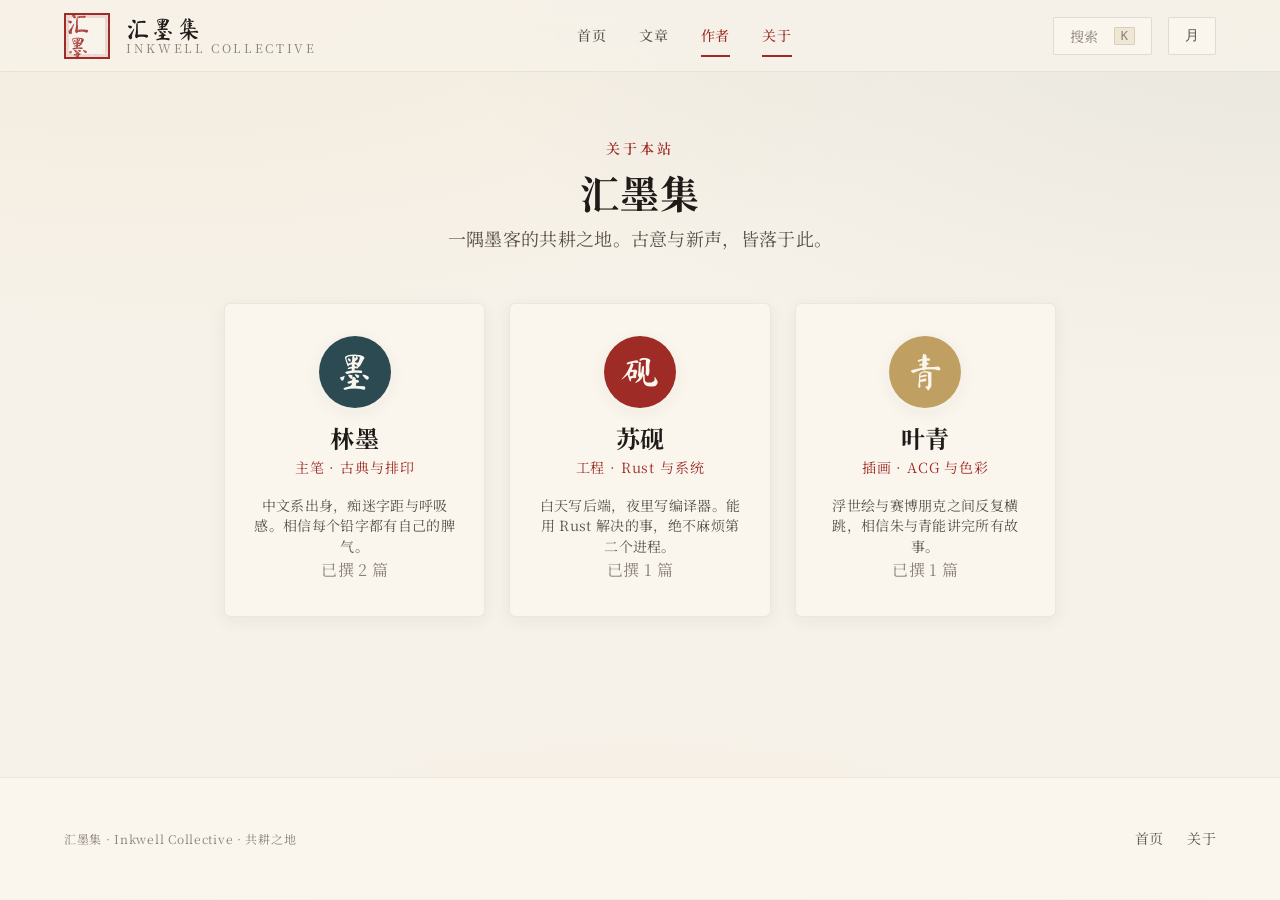
==== about.html @ a2462d6c "init: 国风多人博客 汇墨集 - 首页/文章详情/关于页，国风设计系统(CSS 388行) - 数据驱动的作者+文章模型，分类/作者筛选，全文搜索，明暗主题 - 响应式三档断点，GitHub Pa" ====
<!DOCTYPE html>
<html lang="zh-CN">
<head>
  <meta charset="UTF-8">
  <meta name="viewport" content="width=device-width, initial-scale=1">
  <title>关于 · 汇墨集</title>
  <link rel="icon" href="data:image/svg+xml,%3Csvg xmlns='http://www.w3.org/2000/svg' viewBox='0 0 64 64'%3E%3Crect width='64' height='64' fill='%239e2b25'/%3E%3Crect x='4' y='4' width='56' height='56' fill='none' stroke='%23f7f2e9' stroke-width='3'/%3E%3Ctext x='32' y='45' font-family='serif' font-size='40' fill='%23f7f2e9' text-anchor='middle'%3E%E5%A2%A8%3C/text%3E%3C/svg%3E">
  <link rel="stylesheet" href="assets/css/style.css">
</head>
<body data-page="about">
  <header class="nav" id="nav"></header>
  <main class="container">
    <section class="section" id="about" style="padding-top: calc(var(--nav-h) + var(--sp-6));"></section>
  </main>
  <footer class="footer">
    <div class="footer__inner">
      <span class="footer__copy">汇墨集 · Inkwell Collective · 共耕之地</span>
      <div class="footer__links">
        <a class="footer__link" href="index.html">首页</a>
        <a class="footer__link" href="about.html">关于</a>
      </div>
    </div>
  </footer>
  <script src="assets/js/data.js"></script>
  <script src="assets/js/app.js"></script>
</body>
</html>
---- assets/css/style.css ----
@import url('https://fonts.googleapis.com/css2?family=Noto+Serif+SC:wght@300;400;500;600;700;900&family=Ma+Shan+Zheng&display=swap');

:root {
  --font-serif: "Noto Serif SC", "Songti SC", "STSong", "SimSun", serif;
  --font-script: "Ma Shan Zheng", "Noto Serif SC", serif;

  --fs-xs: 0.75rem;
  --fs-sm: 0.875rem;
  --fs-base: 1rem;
  --fs-md: 1.125rem;
  --fs-lg: 1.5rem;
  --fs-xl: 1.953rem;
  --fs-2xl: 2.441rem;
  --fs-3xl: 3.052rem;
  --fs-hero: clamp(2.6rem, 7vw, 5rem);

  --fw-light: 300;
  --fw-regular: 400;
  --fw-medium: 500;
  --fw-semibold: 600;
  --fw-bold: 700;
  --fw-black: 900;

  --lh-tight: 1.2;
  --lh-snug: 1.45;
  --lh-normal: 1.75;
  --lh-loose: 2;
  --ls-tight: 0.02em;
  --ls-normal: 0.06em;
  --ls-wide: 0.22em;
  --ls-xwide: 0.5em;

  --paper: #f7f2e9;
  --paper-2: #faf6ee;
  --paper-3: #efe6d4;
  --ink: #1f1b18;
  --ink-2: #2b2622;
  --ink-soft: #5a514a;
  --ink-faint: #8c8178;
  --cinnabar: #9e2b25;
  --cinnabar-d: #7d1f1b;
  --cinnabar-l: #c0453c;
  --daiqing: #2c4a52;
  --daiqing-l: #3d646e;
  --gold: #c0a062;
  --gold-l: #d4b87e;
  --line: rgba(31,27,24,0.12);
  --line-soft: rgba(31,27,24,0.07);

  --sp-1: 0.5rem;
  --sp-2: 1rem;
  --sp-3: 1.5rem;
  --sp-4: 2rem;
  --sp-5: 3rem;
  --sp-6: 4rem;
  --sp-7: 6rem;

  --radius: 2px;
  --radius-lg: 6px;
  --shadow-sm: 0 4px 18px rgba(31,27,24,0.06);
  --shadow-md: 0 12px 40px rgba(31,27,24,0.10);
  --shadow-lg: 0 24px 70px rgba(31,27,24,0.14);
  --maxw: 880px;
  --maxw-wide: 1200px;
  --nav-h: 72px;
  --ease: cubic-bezier(0.22, 0.61, 0.36, 1);
}

*, *::before, *::after { box-sizing: border-box; }
html { scroll-behavior: smooth; }
body {
  margin: 0;
  font-family: var(--font-serif);
  font-weight: var(--fw-regular);
  color: var(--ink);
  line-height: var(--lh-normal);
  letter-spacing: var(--ls-tight);
  background-color: var(--paper);
  background-image:
    radial-gradient(120% 80% at 12% -10%, rgba(192,160,98,0.10), transparent 60%),
    radial-gradient(120% 80% at 100% 0%, rgba(44,74,82,0.07), transparent 55%),
    radial-gradient(90% 70% at 50% 120%, rgba(158,43,37,0.05), transparent 60%);
  background-attachment: fixed;
  -webkit-font-smoothing: antialiased;
}
img { max-width: 100%; display: block; }
a { color: inherit; text-decoration: none; }
h1, h2, h3, h4 { font-weight: var(--fw-bold); line-height: var(--lh-tight); letter-spacing: var(--ls-tight); margin: 0; }
p { margin: 0; }

.container { width: 100%; max-width: var(--maxw); margin-inline: auto; padding-inline: var(--sp-3); }
.container--wide { max-width: var(--maxw-wide); }
.section { padding-block: var(--sp-6); }
.eyebrow { font-size: var(--fs-sm); letter-spacing: var(--ls-wide); text-transform: uppercase; color: var(--cinnabar); font-weight: var(--fw-semibold); }
.subtle { color: var(--ink-soft); }
.faint { color: var(--ink-faint); }
script[type="application/json"] { display: none; }

/* ============ 印章 logo 体系（篆刻方印 + 钤印斑驳质感） ============ */
.seal-logo { display: inline-flex; align-items: center; gap: var(--sp-2); }
.seal-logo__box {
  display: inline-flex; align-items: center; justify-content: center;
  width: 46px; height: 46px; flex: none;
  border: 2px solid var(--cinnabar); color: var(--cinnabar);
  font-family: var(--font-script); font-size: var(--fs-lg); line-height: 1;
  box-shadow: inset 0 0 0 3px rgba(158,43,37,0.16);
  border-radius: 0; position: relative; overflow: hidden;
}
.seal-logo__box::after {
  content: ""; position: absolute; inset: 0; mix-blend-mode: screen; opacity: 0.5; pointer-events: none;
  background-size: 80px 80px;
  background-image: url("data:image/svg+xml,%3Csvg xmlns='http://www.w3.org/2000/svg' width='80' height='80'%3E%3Cfilter id='n'%3E%3CfeTurbulence type='fractalNoise' baseFrequency='0.9' numOctaves='2' stitchTiles='stitch'/%3E%3CfeColorMatrix type='matrix' values='0 0 0 0 1  0 0 0 0 1  0 0 0 0 1  0 0 0 -1.4 1'/%3E%3C/filter%3E%3Crect width='80' height='80' filter='url(%23n)'/%3E%3C/svg%3E");
}
.seal-logo__text { display: flex; flex-direction: column; line-height: 1.05; }
.seal-logo__cn { font-family: var(--font-script); font-size: var(--fs-lg); color: var(--ink); letter-spacing: var(--ls-normal); }
.seal-logo__en { font-size: var(--fs-xs); letter-spacing: var(--ls-wide); color: var(--ink-faint); text-transform: uppercase; }

/* ============ 滚动渐入 reveal ============ */
.reveal { opacity: 0; transform: translateY(34px); transition: opacity 0.9s var(--ease), transform 0.9s var(--ease); }
.reveal.is-visible { opacity: 1; transform: none; }
.reveal[data-delay="1"] { transition-delay: 0.08s; }
.reveal[data-delay="2"] { transition-delay: 0.16s; }
.reveal[data-delay="3"] { transition-delay: 0.24s; }
.reveal[data-delay="4"] { transition-delay: 0.32s; }
@media (prefers-reduced-motion: reduce) {
  .reveal { opacity: 1 !important; transform: none !important; transition: none !important; }
}

/* ============ 按钮 ============ */
.btn {
  display: inline-flex; align-items: center; gap: var(--sp-1);
  padding: 0.7rem 1.6rem;
  font-family: var(--font-serif); font-size: var(--fs-sm);
  font-weight: var(--fw-semibold); letter-spacing: var(--ls-normal);
  border: 1.5px solid var(--ink); border-radius: var(--radius);
  background: transparent; color: var(--ink);
  cursor: pointer; transition: background 0.3s var(--ease), color 0.3s var(--ease), border-color 0.3s var(--ease);
}
.btn:hover { background: var(--ink); color: var(--paper); }
.btn--primary { background: var(--cinnabar); border-color: var(--cinnabar); color: var(--paper-2); }
.btn--primary:hover { background: var(--cinnabar-d); border-color: var(--cinnabar-d); }
.btn--ghost { border-color: var(--line); color: var(--ink-soft); }
.btn--ghost:hover { background: var(--paper-3); color: var(--ink); border-color: var(--line); }

/* ============ 固定导航栏 ============ */
.nav {
  position: fixed; top: 0; left: 0; right: 0; z-index: 100;
  height: var(--nav-h);
  background: rgba(247,242,233,0.85);
  backdrop-filter: blur(12px); -webkit-backdrop-filter: blur(12px);
  border-bottom: 1px solid var(--line-soft);
  transition: box-shadow 0.3s var(--ease);
}
.nav.is-scrolled { box-shadow: var(--shadow-sm); }
.nav__inner {
  height: 100%; max-width: var(--maxw-wide); margin-inline: auto;
  padding-inline: var(--sp-3);
  display: flex; align-items: center; justify-content: space-between; gap: var(--sp-3);
}
.nav__menu { display: flex; align-items: center; gap: var(--sp-4); }
.nav__link {
  font-size: var(--fs-sm); font-weight: var(--fw-medium); letter-spacing: var(--ls-normal);
  color: var(--ink-soft); cursor: pointer; position: relative; padding-block: 0.3rem;
  transition: color 0.25s var(--ease);
}
.nav__link:hover, .nav__link.is-active { color: var(--cinnabar); }
.nav__link.is-active::after {
  content: ""; position: absolute; left: 0; right: 0; bottom: -4px; height: 2px; background: var(--cinnabar);
}
.nav__actions { display: flex; align-items: center; gap: var(--sp-2); }
.nav__btn {
  display: inline-flex; align-items: center; justify-content: center; gap: var(--sp-1);
  height: 38px; min-width: 38px; padding: 0 var(--sp-2);
  border: 1px solid var(--line); border-radius: var(--radius);
  background: var(--paper-2); color: var(--ink-soft);
  font-size: var(--fs-sm); cursor: pointer;
  transition: border-color 0.25s var(--ease), color 0.25s var(--ease);
}
.nav__btn:hover { border-color: var(--ink-soft); color: var(--ink); }
.nav__btn--search { font-family: var(--font-serif); color: var(--ink-faint); }
.nav__btn--search kbd {
  font-size: var(--fs-xs); padding: 1px 6px; margin-left: var(--sp-1);
  border: 1px solid var(--line); border-radius: var(--radius); background: var(--paper-3);
}
.nav__toggle { display: none; }

/* ============ 回纹分隔条 ============ */
.fret-strip {
  height: 14px; width: 100%;
  background-repeat: repeat-x; background-position: center;
  opacity: 0.5;
  background-image: url("data:image/svg+xml,%3Csvg xmlns='http://www.w3.org/2000/svg' width='44' height='16'%3E%3Cg fill='none' stroke='%23c0a062' stroke-width='1.5'%3E%3Cpath d='M0 8h6V4h6v8h-4V6'/%3E%3Cpath d='M22 8h6V4h6v8h-4V6'/%3E%3C/g%3E%3C/svg%3E");
}

/* ============ hero 首屏 ============ */
.hero {
  padding-top: calc(var(--nav-h) + var(--sp-7));
  padding-bottom: var(--sp-6);
  text-align: center;
}
.hero__eyebrow {
  font-size: var(--fs-sm); letter-spacing: var(--ls-wide); text-transform: uppercase;
  color: var(--cinnabar); font-weight: var(--fw-semibold);
}
.hero__title {
  font-family: var(--font-script);
  font-size: var(--fs-hero); font-weight: var(--fw-regular);
  color: var(--ink); margin-block: var(--sp-2);
  letter-spacing: var(--ls-normal); line-height: var(--lh-tight);
}
.hero__title .dot { color: var(--cinnabar); }
.hero__lead {
  max-width: 36rem; margin-inline: auto;
  font-size: var(--fs-md); color: var(--ink-soft); line-height: var(--lh-normal);
}
.hero__actions { display: flex; gap: var(--sp-2); justify-content: center; margin-top: var(--sp-4); flex-wrap: wrap; }

/* ============ 章节标题 ============ */
.sec-head { text-align: center; margin-bottom: var(--sp-5); }
.sec-head__eyebrow {
  font-size: var(--fs-sm); letter-spacing: var(--ls-wide); text-transform: uppercase;
  color: var(--cinnabar); font-weight: var(--fw-semibold);
}
.sec-head__title { font-size: var(--fs-2xl); margin-block: var(--sp-1); }
.sec-head__sub { color: var(--ink-soft); font-size: var(--fs-md); max-width: 40rem; margin-inline: auto; }

/* ============ 文章卡片 ============ */
.feed { display: flex; flex-direction: column; gap: var(--sp-4); }
.article-card {
  display: grid; grid-template-columns: 240px 1fr; gap: var(--sp-4);
  padding: var(--sp-3);
  background: var(--paper-2);
  border: 1px solid var(--line-soft);
  border-radius: var(--radius-lg);
  box-shadow: var(--shadow-sm);
  transition: box-shadow 0.3s var(--ease), transform 0.3s var(--ease), border-color 0.3s var(--ease);
  cursor: pointer;
}
.article-card:hover { box-shadow: var(--shadow-md); transform: translateY(-3px); border-color: var(--line); }
.article-card__cover {
  aspect-ratio: 16 / 10; border-radius: var(--radius);
  background: var(--paper-3); overflow: hidden;
}
.article-card__cover img { width: 100%; height: 100%; object-fit: cover; transition: transform 0.5s var(--ease); }
.article-card:hover .article-card__cover img { transform: scale(1.04); }
.article-card__cover-ph { width: 100%; height: 100%; display: flex; align-items: center; justify-content: center; font-family: var(--font-script); font-size: var(--fs-3xl); color: var(--gold); opacity: 0.6; }
.article-card__body { display: flex; flex-direction: column; gap: var(--sp-2); min-width: 0; }
.article-card__title { font-size: var(--fs-lg); font-weight: var(--fw-bold); transition: color 0.25s var(--ease); }
.article-card:hover .article-card__title { color: var(--cinnabar); }
.article-card__excerpt {
  font-size: var(--fs-sm); color: var(--ink-soft); line-height: var(--lh-snug);
  display: -webkit-box; -webkit-line-clamp: 3; -webkit-box-orient: vertical; overflow: hidden;
}
.article-card__foot { display: flex; align-items: center; justify-content: space-between; gap: var(--sp-2); margin-top: auto; flex-wrap: wrap; }
.article-card__tags { display: flex; gap: var(--sp-1); flex-wrap: wrap; }

/* ============ 作者徽章 ============ */
.author-badge { display: inline-flex; align-items: center; gap: var(--sp-1); }
.author-badge__avatar {
  width: 28px; height: 28px; border-radius: 50%; flex: none;
  background: var(--daiqing); color: var(--paper-2);
  display: inline-flex; align-items: center; justify-content: center;
  font-family: var(--font-script); font-size: var(--fs-sm);
  border: 1.5px solid var(--paper); box-shadow: 0 0 0 1px var(--line);
}
.author-badge__name { font-size: var(--fs-sm); font-weight: var(--fw-medium); color: var(--ink-2); }
.author-badge__date { font-size: var(--fs-xs); color: var(--ink-faint); }
.dot-sep { width: 3px; height: 3px; border-radius: 50%; background: var(--ink-faint); display: inline-block; }

/* ============ 标签 ============ */
.tag { display: inline-flex; align-items: center; padding: 2px 10px; font-size: var(--fs-xs); letter-spacing: var(--ls-normal); border-radius: var(--radius); background: rgba(158,43,37,0.08); color: var(--cinnabar); cursor: pointer; transition: background 0.25s var(--ease); }
.tag:hover { background: rgba(158,43,37,0.16); }
.tag--teal { background: rgba(44,74,82,0.10); color: var(--daiqing); }
.tag--teal:hover { background: rgba(44,74,82,0.18); }
.tag--gold { background: rgba(192,160,98,0.14); color: #8a6f3a; }

/* ============ 统计 ============ */
.stats { display: flex; align-items: center; gap: var(--sp-2); }
.stats__item { display: inline-flex; align-items: center; gap: 4px; font-size: var(--fs-xs); color: var(--ink-faint); }

/* ============ 筛选器 ============ */
.filters { display: flex; align-items: center; gap: var(--sp-2); flex-wrap: wrap; margin-bottom: var(--sp-4); }
.chip {
  padding: 5px 14px; font-size: var(--fs-sm); letter-spacing: var(--ls-normal);
  border: 1px solid var(--line); border-radius: 999px;
  background: transparent; color: var(--ink-soft); cursor: pointer;
  transition: background 0.25s var(--ease), color 0.25s var(--ease), border-color 0.25s var(--ease);
}
.chip:hover { border-color: var(--ink-soft); color: var(--ink); }
.chip.is-active { background: var(--ink); border-color: var(--ink); color: var(--paper); }

/* ============ 页脚 ============ */
.footer { margin-top: var(--sp-7); padding-block: var(--sp-5); border-top: 1px solid var(--line-soft); background: var(--paper-2); }
.footer__inner { display: flex; align-items: center; justify-content: space-between; gap: var(--sp-3); flex-wrap: wrap; max-width: var(--maxw-wide); margin-inline: auto; padding-inline: var(--sp-3); }
.footer__copy { font-size: var(--fs-xs); color: var(--ink-faint); letter-spacing: var(--ls-normal); }
.footer__links { display: flex; gap: var(--sp-3); }
.footer__link { font-size: var(--fs-sm); color: var(--ink-soft); transition: color 0.25s var(--ease); }
.footer__link:hover { color: var(--cinnabar); }

/* ============ 文章详情 ============ */
.article { padding-top: calc(var(--nav-h) + var(--sp-5)); padding-bottom: var(--sp-6); }
.article__head { text-align: center; margin-bottom: var(--sp-4); }
.article__title { font-size: var(--fs-3xl); margin-block: var(--sp-2); }
.article__sub { color: var(--ink-soft); font-size: var(--fs-md); max-width: 38rem; margin-inline: auto; }
.article__meta { display: flex; align-items: center; justify-content: center; gap: var(--sp-2); margin-top: var(--sp-3); flex-wrap: wrap; }
.article__cover { aspect-ratio: 21 / 9; border-radius: var(--radius-lg); overflow: hidden; margin-block: var(--sp-4); background: var(--paper-3); }
.article__cover img { width: 100%; height: 100%; object-fit: cover; }
.article__prose { font-size: var(--fs-md); line-height: var(--lh-loose); color: var(--ink-2); max-width: 44rem; margin-inline: auto; }
.article__prose > p { margin-bottom: var(--sp-3); }
.article__prose h2 { font-size: var(--fs-xl); margin-block: var(--sp-5) var(--sp-2); }
.article__prose h3 { font-size: var(--fs-lg); margin-block: var(--sp-4) var(--sp-2); }
.article__prose ul, .article__prose ol { margin: 0 0 var(--sp-3) var(--sp-4); }
.article__prose li { margin-bottom: var(--sp-1); }
.article__prose blockquote { border-left: 3px solid var(--cinnabar); padding-left: var(--sp-3); color: var(--ink-soft); font-style: italic; margin: var(--sp-4) 0; }
.article__prose code { background: var(--paper-3); padding: 2px 6px; border-radius: var(--radius); font-size: 0.9em; }
.article__prose pre { background: var(--ink); color: var(--paper-2); padding: var(--sp-3); border-radius: var(--radius-lg); overflow-x: auto; margin-bottom: var(--sp-3); }
.article__prose pre code { background: none; padding: 0; color: inherit; }
.article__prose img { border-radius: var(--radius); margin-block: var(--sp-3); }
.article__prose > p:first-of-type::first-letter {
  font-family: var(--font-script); font-size: 3.4em; float: left; line-height: 0.82; padding-right: 0.08em; padding-top: 0.04em; color: var(--cinnabar);
}
.author-card { display: flex; align-items: center; gap: var(--sp-3); padding: var(--sp-3); margin-top: var(--sp-5); background: var(--paper-2); border: 1px solid var(--line-soft); border-radius: var(--radius-lg); }
.author-card__avatar { width: 56px; height: 56px; border-radius: 50%; flex: none; background: var(--daiqing); color: var(--paper-2); display: inline-flex; align-items: center; justify-content: center; font-family: var(--font-script); font-size: var(--fs-xl); }
.author-card__name { font-size: var(--fs-md); font-weight: var(--fw-semibold); }
.author-card__bio { font-size: var(--fs-sm); color: var(--ink-soft); margin-top: 2px; }

/* ============ 响应式 ============ */
@media (max-width: 1024px) {
  .article-card { grid-template-columns: 180px 1fr; gap: var(--sp-3); }
}
@media (max-width: 760px) {
  .article-card { grid-template-columns: 1fr; }
  .article-card__cover { aspect-ratio: 21 / 9; }
  .nav__menu { display: none; }
  .nav__btn--search kbd { display: none; }
  .nav__toggle { display: inline-flex; }
  .nav__menu.is-open {
    display: flex; flex-direction: column; align-items: flex-start; gap: var(--sp-2);
    position: fixed; top: var(--nav-h); left: 0; right: 0;
    padding: var(--sp-3); background: var(--paper-2);
    border-bottom: 1px solid var(--line); box-shadow: var(--shadow-md);
  }
  .hero__title { font-size: clamp(2.2rem, 12vw, 3.5rem); }
  .footer__inner { flex-direction: column; text-align: center; gap: var(--sp-2); }
  .hero { padding-top: calc(var(--nav-h) + var(--sp-5)); padding-bottom: var(--sp-4); }
  .section { padding-block: var(--sp-5); }
  .article__title { font-size: var(--fs-2xl); }
  .article__sub { font-size: var(--fs-base); }
  .author-grid { grid-template-columns: 1fr; }
  .article-card { padding: var(--sp-2); }
}

/* ============ 暗色主题 ============ */
[data-theme="dark"] {
  --paper: #1a1714; --paper-2: #221e1a; --paper-3: #2c2722;
  --ink: #f0e9dc; --ink-2: #e3dccb; --ink-soft: #b3a896; --ink-faint: #8a7f70;
  --line: rgba(240,233,220,0.14); --line-soft: rgba(240,233,220,0.08);
  --shadow-sm: 0 4px 18px rgba(0,0,0,0.30);
  --shadow-md: 0 12px 40px rgba(0,0,0,0.40);
}
[data-theme="dark"] body {
  background-image:
    radial-gradient(120% 80% at 12% -10%, rgba(192,160,98,0.10), transparent 60%),
    radial-gradient(120% 80% at 100% 0%, rgba(44,74,82,0.16), transparent 55%),
    radial-gradient(90% 70% at 50% 120%, rgba(158,43,37,0.10), transparent 60%);
}
[data-theme="dark"] .nav { background: rgba(26,23,20,0.85); }
[data-theme="dark"] .article__prose pre { background: #0f0d0b; }

/* ============ 工具类 ============ */
.center { text-align: center; }
.muted { color: var(--ink-soft); }
.stack > * + * { margin-top: var(--sp-2); }
.cluster { display: flex; align-items: center; gap: var(--sp-2); flex-wrap: wrap; }
.visually-hidden { position: absolute; width: 1px; height: 1px; overflow: hidden; clip: rect(0,0,0,0); white-space: nowrap; }

/* ============ 关于页：作者卡片网格 ============ */
.author-grid {
  display: grid; grid-template-columns: repeat(auto-fit, minmax(240px, 1fr));
  gap: var(--sp-3);
}
.author-profile {
  text-align: center; padding: var(--sp-4) var(--sp-3);
  background: var(--paper-2); border: 1px solid var(--line-soft);
  border-radius: var(--radius-lg); box-shadow: var(--shadow-sm);
  transition: box-shadow 0.3s var(--ease), transform 0.3s var(--ease);
}
.author-profile:hover { box-shadow: var(--shadow-md); transform: translateY(-3px); }
.author-profile__avatar {
  width: 72px; height: 72px; border-radius: 50%; margin-inline: auto; margin-bottom: var(--sp-2);
  display: inline-flex; align-items: center; justify-content: center;
  font-family: var(--font-script); font-size: var(--fs-2xl); color: var(--paper-2);
  box-shadow: 0 0 0 3px var(--paper), var(--shadow-sm);
}
.author-profile__name { font-size: var(--fs-lg); }
.author-profile__role { font-size: var(--fs-sm); color: var(--cinnabar); letter-spacing: var(--ls-normal); margin-top: 2px; }
.author-profile__bio { font-size: var(--fs-sm); color: var(--ink-soft); line-height: var(--lh-snug); margin-top: var(--sp-2); }
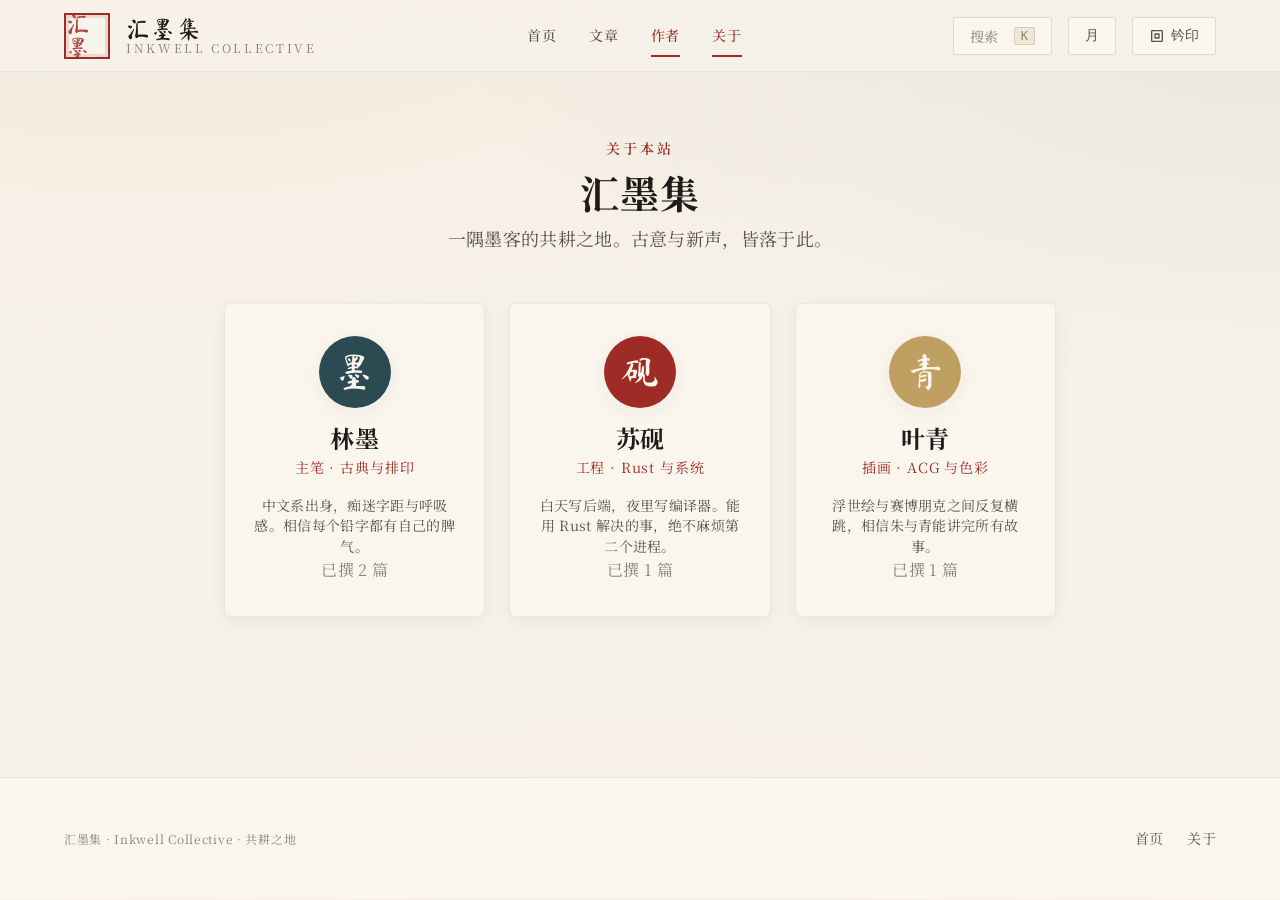
==== commit 14c40a31: "feat: 钤印入册 —— 纯前端双角色认证系统 - 导航栏「月」右侧加登录按钮「钤印」（国风表达，未登录显钤印图标+文字，已登录显印章+笔名） - 骚人（访客）：邮箱 + 前端模拟验证码注册/登录，" ====
--- a/about.html
+++ b/about.html
@@ -23,5 +23,6 @@
   </footer>
   <script src="assets/js/data.js"></script>
   <script src="assets/js/app.js"></script>
+  <script src="assets/js/auth.js"></script>
 </body>
 </html>
--- a/assets/css/style.css
+++ b/assets/css/style.css
@@ -395,3 +395,116 @@
 .author-profile__name { font-size: var(--fs-lg); }
 .author-profile__role { font-size: var(--fs-sm); color: var(--cinnabar); letter-spacing: var(--ls-normal); margin-top: 2px; }
 .author-profile__bio { font-size: var(--fs-sm); color: var(--ink-soft); line-height: var(--lh-snug); margin-top: var(--sp-2); }
+
+/* ============ 钤印认证：登录按钮 ============ */
+.auth-btn { gap: 6px; }
+.auth-btn__icon { flex: none; }
+.auth-btn--in { padding: 0 10px 0 6px; }
+.auth-btn__seal {
+  width: 26px; height: 26px; flex: none; border-radius: 3px;
+  display: inline-flex; align-items: center; justify-content: center;
+  font-family: var(--font-script); font-size: var(--fs-sm); color: var(--paper-2);
+  box-shadow: inset 0 0 0 2px rgba(255,255,255,0.18);
+}
+.auth-btn__name { font-size: var(--fs-sm); font-weight: var(--fw-medium); max-width: 7em; overflow: hidden; text-overflow: ellipsis; white-space: nowrap; }
+
+/* ============ 认证弹窗 ============ */
+.auth-modal { position: fixed; inset: 0; z-index: 200; display: none; align-items: center; justify-content: center; padding: var(--sp-3); }
+.auth-modal.is-open { display: flex; }
+.auth-modal__backdrop { position: absolute; inset: 0; background: rgba(31,27,24,0.45); backdrop-filter: blur(2px); animation: fadein 0.25s var(--ease); }
+.auth-modal__card {
+  position: relative; z-index: 1; width: 100%; max-width: 420px;
+  background: var(--paper-2); border: 1px solid var(--line);
+  border-radius: var(--radius-lg); box-shadow: var(--shadow-lg);
+  padding: var(--sp-5) var(--sp-4) var(--sp-4);
+  animation: popin 0.3s var(--ease);
+  max-height: 90vh; overflow-y: auto;
+}
+.auth-modal__close {
+  position: absolute; top: 10px; right: 12px; width: 32px; height: 32px;
+  border: none; background: transparent; color: var(--ink-faint);
+  font-size: var(--fs-xl); line-height: 1; cursor: pointer; border-radius: var(--radius);
+  transition: color 0.2s var(--ease), background 0.2s var(--ease);
+}
+.auth-modal__close:hover { color: var(--ink); background: var(--paper-3); }
+.auth-modal__head { text-align: center; margin-bottom: var(--sp-3); }
+.auth-modal__seal {
+  display: inline-flex; align-items: center; justify-content: center;
+  width: 52px; height: 52px; border: 2px solid var(--cinnabar); color: var(--cinnabar);
+  font-size: var(--fs-sm); margin-bottom: var(--sp-2);
+  box-shadow: inset 0 0 0 3px rgba(158,43,37,0.16);
+}
+.auth-modal__head h2 { font-size: var(--fs-xl); }
+.auth-modal__sub { font-size: var(--fs-sm); color: var(--ink-soft); margin-top: 4px; }
+@keyframes fadein { from { opacity: 0; } to { opacity: 1; } }
+@keyframes popin { from { opacity: 0; transform: translateY(16px) scale(0.98); } to { opacity: 1; transform: none; } }
+
+/* ---- 角色 tab ---- */
+.auth-tabs { display: grid; grid-template-columns: 1fr 1fr; gap: var(--sp-1); margin-bottom: var(--sp-3); background: var(--paper-3); padding: 4px; border-radius: var(--radius-lg); }
+.auth-tab {
+  display: flex; flex-direction: column; align-items: center; gap: 1px;
+  padding: var(--sp-1); border: none; background: transparent; border-radius: var(--radius);
+  cursor: pointer; transition: background 0.25s var(--ease), box-shadow 0.25s var(--ease);
+}
+.auth-tab.is-active { background: var(--paper-2); box-shadow: var(--shadow-sm); }
+.auth-tab__cn { font-family: var(--font-script); font-size: var(--fs-lg); color: var(--ink); }
+.auth-tab__desc { font-size: var(--fs-xs); color: var(--ink-faint); letter-spacing: var(--ls-normal); }
+.auth-tab.is-active .auth-tab__desc { color: var(--cinnabar); }
+
+/* ---- 表单 ---- */
+.auth-panel { display: none; }
+.auth-panel.is-active { display: block; animation: fadein 0.3s var(--ease); }
+.auth-note { font-size: var(--fs-xs); color: var(--ink-faint); line-height: var(--lh-snug); margin-bottom: var(--sp-3); padding: var(--sp-1) var(--sp-2); background: var(--paper-3); border-radius: var(--radius); border-left: 2px solid var(--gold); }
+.field { display: block; margin-bottom: var(--sp-1); }
+.field--row { display: flex; align-items: flex-end; gap: var(--sp-1); margin-bottom: 0; }
+.field__inline { flex: 1; display: block; }
+.field__action { flex: none; height: 42px; margin-bottom: 0; padding: 0 var(--sp-2); white-space: nowrap; }
+.field__label { display: block; font-size: var(--fs-xs); color: var(--ink-soft); letter-spacing: var(--ls-normal); margin-bottom: 4px; }
+.field input {
+  width: 100%; height: 42px; padding: 0 var(--sp-2);
+  font-family: var(--font-serif); font-size: var(--fs-base); color: var(--ink);
+  background: var(--paper); border: 1px solid var(--line); border-radius: var(--radius);
+  transition: border-color 0.25s var(--ease), box-shadow 0.25s var(--ease);
+}
+.field input:focus { outline: none; border-color: var(--cinnabar); box-shadow: 0 0 0 3px rgba(158,43,37,0.12); }
+.field-error { display: block; min-height: 1.1em; font-size: var(--fs-xs); color: var(--cinnabar); margin-bottom: var(--sp-1); }
+.verify-hint { font-size: var(--fs-xs); color: var(--ink-soft); line-height: var(--lh-snug); margin: var(--sp-1) 0 var(--sp-2); }
+.verify-hint .code-show { display: inline-block; font-family: var(--font-script); font-size: var(--fs-lg); color: var(--cinnabar); letter-spacing: var(--ls-wide); padding: 0 6px; background: rgba(158,43,37,0.08); border-radius: var(--radius); }
+.auth-submit { width: 100%; justify-content: center; margin-top: var(--sp-2); height: 46px; }
+/* 暗色下输入框 */
+[data-theme="dark"] .field input { background: var(--paper-3); }
+[data-theme="dark"] .auth-tabs { background: var(--paper-3); }
+[data-theme="dark"] .auth-tab.is-active { background: var(--paper-2); }
+
+/* ---- toast ---- */
+.auth-toast {
+  position: fixed; bottom: var(--sp-4); left: 50%; transform: translateX(-50%) translateY(20px);
+  z-index: 300; max-width: 90vw;
+  padding: var(--sp-1) var(--sp-3);
+  background: var(--ink); color: var(--paper-2);
+  font-size: var(--fs-sm); letter-spacing: var(--ls-normal);
+  border-radius: var(--radius-lg); box-shadow: var(--shadow-lg);
+  opacity: 0; transition: opacity 0.3s var(--ease), transform 0.3s var(--ease);
+  pointer-events: none;
+}
+.auth-toast.is-show { opacity: 1; transform: translateX(-50%) translateY(0); }
+
+/* ---- 用户面板 ---- */
+.auth-modal__card--panel { max-width: 340px; padding: var(--sp-4); }
+.user-panel { text-align: center; }
+.user-panel__seal {
+  display: inline-flex; align-items: center; justify-content: center;
+  width: 64px; height: 64px; border-radius: 6px; margin-bottom: var(--sp-2);
+  font-family: var(--font-script); font-size: var(--fs-2xl); color: var(--paper-2);
+  box-shadow: inset 0 0 0 3px rgba(255,255,255,0.2), var(--shadow-sm);
+}
+.user-panel__name { font-size: var(--fs-xl); }
+.user-panel__role { font-size: var(--fs-sm); color: var(--cinnabar); letter-spacing: var(--ls-normal); margin-top: 4px; }
+.user-panel__since { font-size: var(--fs-xs); color: var(--ink-faint); margin-top: var(--sp-1); }
+.user-panel__logout { width: 100%; justify-content: center; margin-top: var(--sp-3); }
+
+/* 移动端认证按钮文字隐藏 */
+@media (max-width: 760px) {
+  .auth-btn__name { display: none; }
+  .auth-btn:not(.auth-btn--in) span:not(.auth-btn__icon) { display: none; }
+}
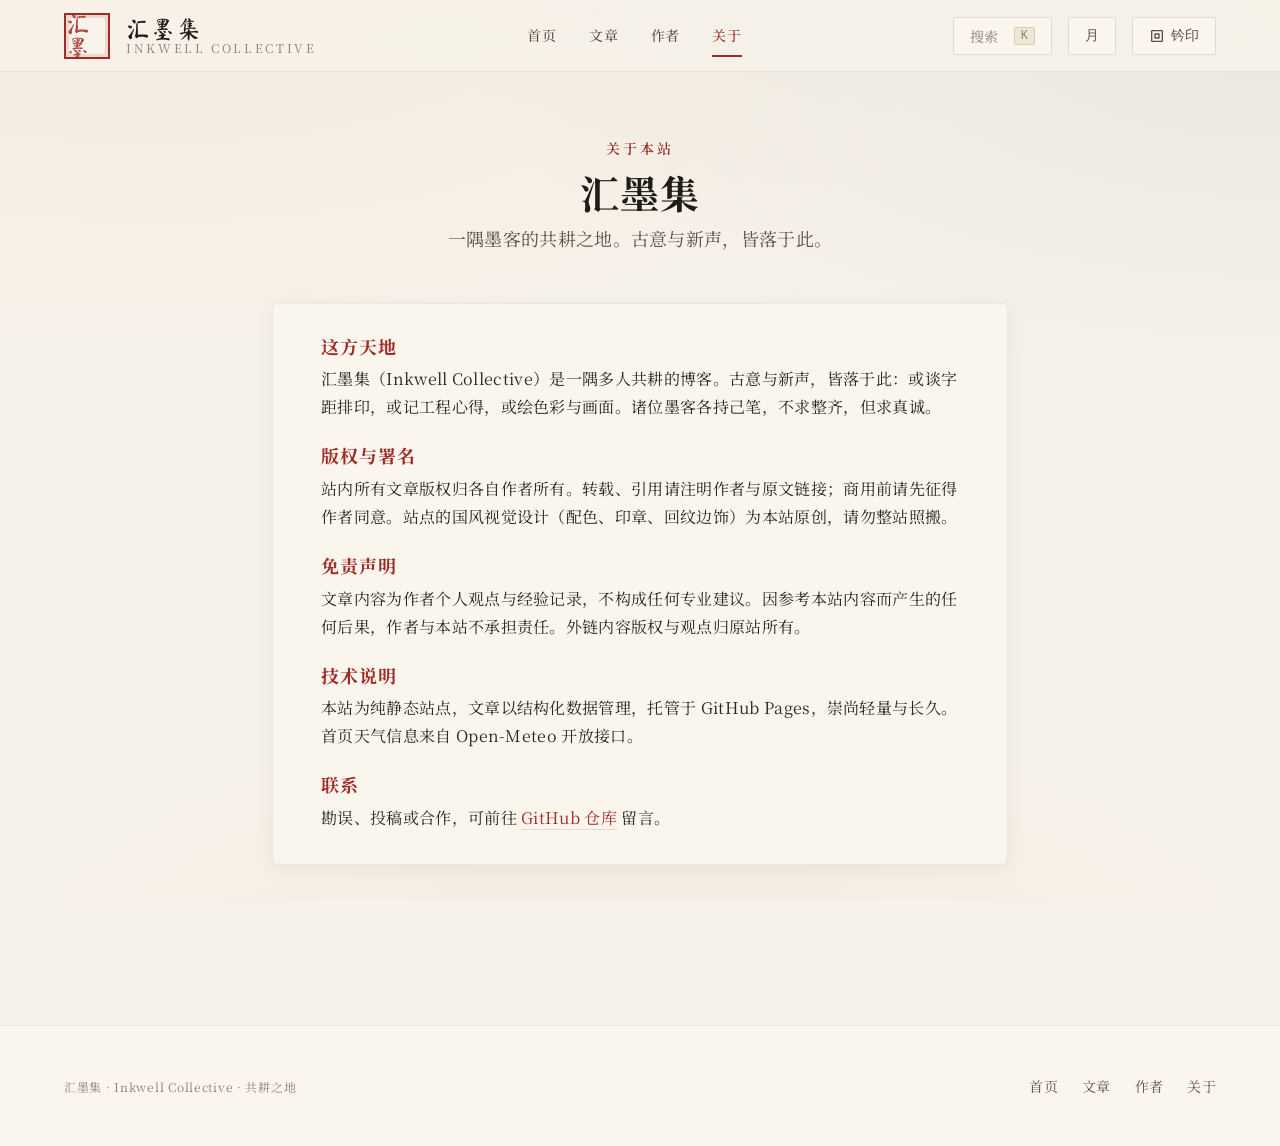
==== commit cb535e71: "feat: 页面拆分 —— 首页两列、文章清单分页、关于页独立 - 首页改两列布局：左栏(天气卡 + 常用链接 + 置顶博客)，右栏最新十篇 - 新建文章清单页 archive.html：完整列表 +" ====
--- a/about.html
+++ b/about.html
@@ -17,6 +17,8 @@
       <span class="footer__copy">汇墨集 · Inkwell Collective · 共耕之地</span>
       <div class="footer__links">
         <a class="footer__link" href="index.html">首页</a>
+        <a class="footer__link" href="archive.html">文章</a>
+        <a class="footer__link" href="author.html">作者</a>
         <a class="footer__link" href="about.html">关于</a>
       </div>
     </div>
--- a/assets/css/style.css
+++ b/assets/css/style.css
@@ -508,3 +508,137 @@
   .auth-btn__name { display: none; }
   .auth-btn:not(.auth-btn--in) span:not(.auth-btn__icon) { display: none; }
 }
+
+/* ============ 首页两列布局 ============ */
+.home-layout {
+  max-width: var(--maxw-wide);
+  display: grid;
+  grid-template-columns: 300px 1fr;
+  gap: var(--sp-5);
+  align-items: start;
+  padding-block: calc(var(--nav-h) + var(--sp-5)) var(--sp-7);
+}
+.sidebar {
+  position: sticky;
+  top: calc(var(--nav-h) + var(--sp-3));
+  display: flex;
+  flex-direction: column;
+  gap: var(--sp-3);
+}
+.feed-col { min-width: 0; }
+.sec-head--left { text-align: left; margin-bottom: var(--sp-4); }
+.sec-head--left .sec-head__title { font-size: var(--fs-xl); }
+
+.side-block {
+  background: var(--paper-2);
+  border: 1px solid var(--line-soft);
+  border-radius: var(--radius-lg);
+  box-shadow: var(--shadow-sm);
+  padding: var(--sp-3);
+}
+.side-block__title {
+  font-size: var(--fs-sm);
+  letter-spacing: var(--ls-wide);
+  text-transform: uppercase;
+  color: var(--cinnabar);
+  font-weight: var(--fw-semibold);
+  margin-bottom: var(--sp-2);
+}
+
+/* 天气 */
+.weather { display: flex; align-items: baseline; gap: var(--sp-2); }
+.weather__temp { font-size: var(--fs-3xl); font-weight: var(--fw-bold); color: var(--daiqing); }
+.weather__desc { font-size: var(--fs-md); color: var(--ink-soft); }
+.weather__meta { font-size: var(--fs-xs); color: var(--ink-faint); margin-top: var(--sp-1); }
+
+/* 常用链接 */
+.link-list { display: flex; flex-direction: column; gap: 2px; }
+.link-item {
+  display: block;
+  padding: var(--sp-1) var(--sp-2);
+  border-radius: var(--radius);
+  font-size: var(--fs-sm);
+  color: var(--ink-2);
+  border-left: 2px solid transparent;
+  transition: background 0.25s var(--ease), color 0.25s var(--ease), border-color 0.25s var(--ease);
+}
+.link-item:hover { background: var(--paper-3); color: var(--cinnabar); border-left-color: var(--cinnabar); }
+
+/* 置顶博客 */
+.pinned-list { display: flex; flex-direction: column; gap: 2px; }
+.pinned-item {
+  display: flex; flex-direction: column; gap: 2px;
+  padding: var(--sp-1) var(--sp-2);
+  border-radius: var(--radius);
+  border-left: 2px solid var(--gold);
+  transition: background 0.25s var(--ease);
+}
+.pinned-item:hover { background: var(--paper-3); }
+.pinned-item__title { font-size: var(--fs-sm); color: var(--ink); line-height: var(--lh-snug); }
+.pinned-item__date { font-size: var(--fs-xs); color: var(--ink-faint); }
+
+/* 首页查看更多 */
+.home-more {
+  display: inline-block;
+  margin-top: var(--sp-4);
+  font-size: var(--fs-sm);
+  color: var(--cinnabar);
+  letter-spacing: var(--ls-normal);
+  border-bottom: 1px solid transparent;
+  transition: border-color 0.25s var(--ease);
+}
+.home-more:hover { border-bottom-color: var(--cinnabar); }
+
+/* ============ 文章分页器 ============ */
+.pager {
+  display: flex; align-items: center; justify-content: center;
+  flex-wrap: wrap; gap: var(--sp-1);
+  margin-top: var(--sp-5);
+}
+.pager__btn, .pager__num {
+  font-family: var(--font-serif);
+  font-size: var(--fs-sm);
+  color: var(--ink-2);
+  background: var(--paper-2);
+  border: 1px solid var(--line-soft);
+  border-radius: var(--radius);
+  padding: 6px 12px;
+  cursor: pointer;
+  transition: background 0.25s var(--ease), color 0.25s var(--ease), border-color 0.25s var(--ease);
+}
+.pager__btn:hover:not(:disabled), .pager__num:hover { background: var(--paper-3); border-color: var(--line); }
+.pager__num.is-active { background: var(--cinnabar); color: var(--paper-2); border-color: var(--cinnabar); }
+.pager__btn:disabled { opacity: 0.4; cursor: not-allowed; }
+.pager__count { width: 100%; text-align: center; margin-top: var(--sp-2); font-size: var(--fs-xs); color: var(--ink-faint); }
+
+/* ============ 关于页声明正文 ============ */
+.prose-block {
+  max-width: 46rem;
+  margin-inline: auto;
+  background: var(--paper-2);
+  border: 1px solid var(--line-soft);
+  border-radius: var(--radius-lg);
+  box-shadow: var(--shadow-sm);
+  padding: var(--sp-4) var(--sp-5);
+}
+.prose-block h3 {
+  font-size: var(--fs-md);
+  color: var(--cinnabar);
+  margin-top: var(--sp-3);
+  margin-bottom: var(--sp-1);
+  letter-spacing: var(--ls-normal);
+}
+.prose-block h3:first-child { margin-top: 0; }
+.prose-block p { font-size: var(--fs-base); color: var(--ink-2); line-height: var(--lh-normal); }
+.prose-block a { color: var(--cinnabar); border-bottom: 1px solid var(--line); transition: border-color 0.25s var(--ease); }
+.prose-block a:hover { border-bottom-color: var(--cinnabar); }
+
+/* ============ 首页两列响应式 ============ */
+@media (max-width: 1024px) {
+  .home-layout { grid-template-columns: 240px 1fr; gap: var(--sp-4); }
+}
+@media (max-width: 760px) {
+  .home-layout { grid-template-columns: 1fr; gap: var(--sp-3); }
+  .sidebar { position: static; order: 2; }
+  .feed-col { order: 1; }
+}
